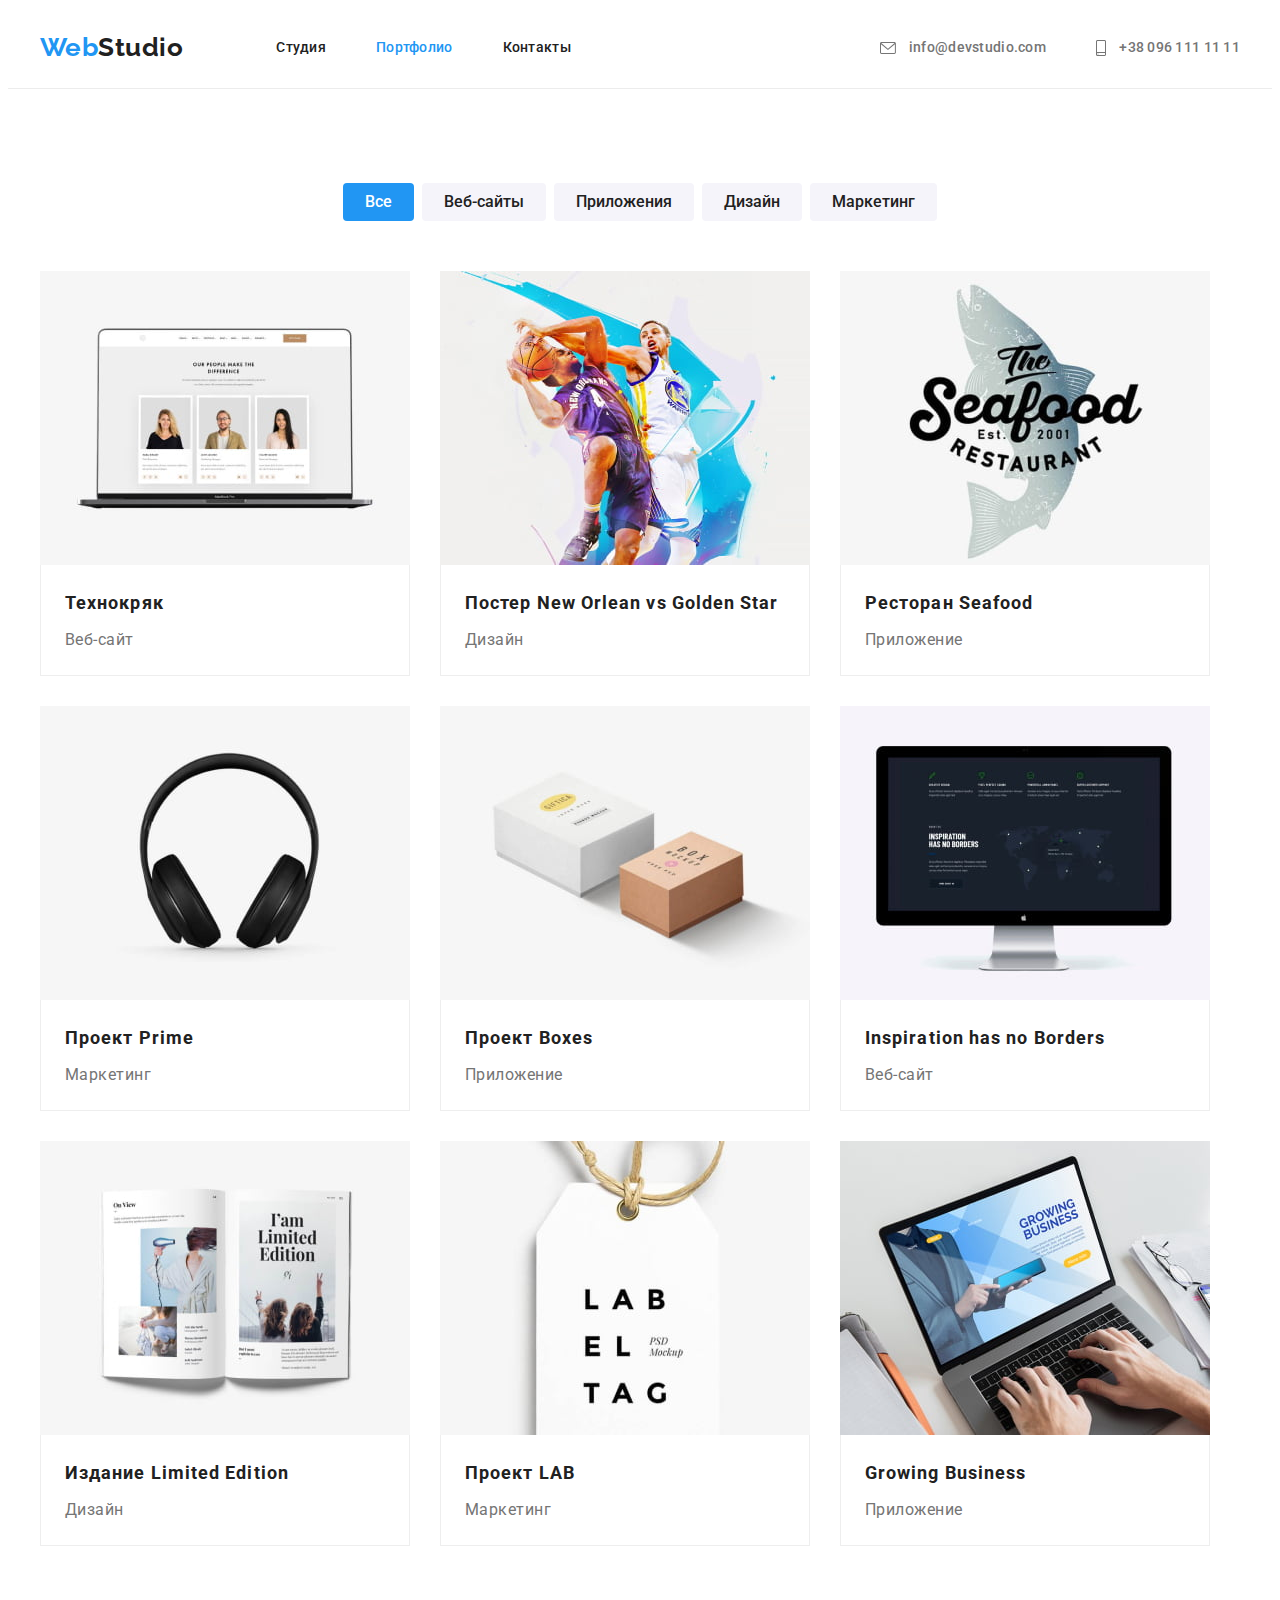
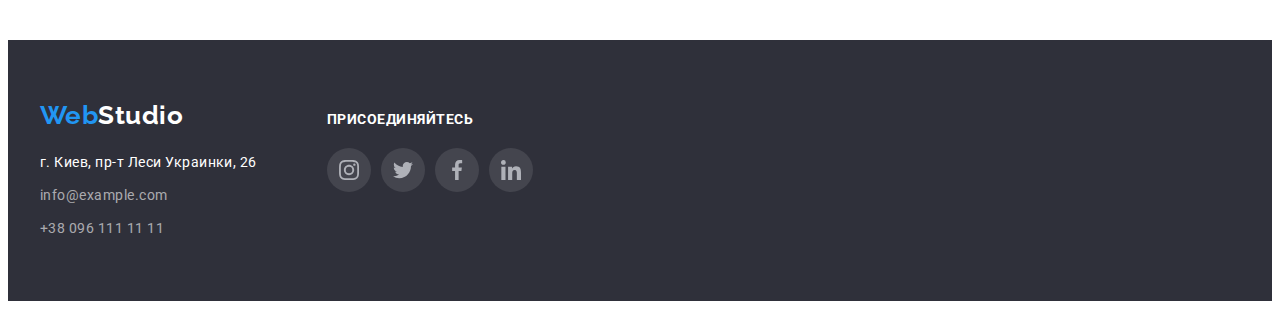
==== portfolio.html @ 51d21d5a "social networks, permanent clients" ====
<!DOCTYPE html>
<html lang="ru">
  <head>
    <meta charset="UTF-8" />
    <meta http-equiv="X-UA-Compatible" content="IE=edge" />
    <meta name="viewport" content="width=device-width, initial-scale=1.0" />
    <title>Портфолио</title>
    <link rel="preconnect" href="https://fonts.googleapis.com" />
    <link rel="preconnect" href="https://fonts.gstatic.com" crossorigin />
    <link
      href="https://fonts.googleapis.com/css2?family=Raleway:ital,wght@0,700;1,700&family=Roboto:ital,wght@0,400;0,500;0,700;0,900;1,400;1,500;1,700;1,900&display=swap"
      rel="stylesheet"
    />
    <link
      rel="stylesheet"
      href="https://cdnjs.cloudflare.com/ajax/libs/modern-normalize/1.1.0/modern-normalize.min.css"
      integrity="sha512-wpPYUAdjBVSE4KJnH1VR1HeZfpl1ub8YT/NKx4PuQ5NmX2tKuGu6U/JRp5y+Y8XG2tV+wKQpNHVUX03MfMFn9Q=="
      crossorigin="anonymous"
      referrerpolicy="no-referrer"
    />
    <link rel="stylesheet" href="./css/styles.css" />
  </head>
  <body>
    <header class="page-header">
      <div class="container">
        <nav class="nav-area">
          <a href="./index.html" class="logo link"><span>Web</span>Studio</a>
          <ul class="site-nav no-mark">
            <li class="item">
              <a href="./index.html" class="link">Студия</a>
            </li>
            <li class="item">
              <a href="./portfolio.html" class="link current" aria-current="page">Портфолио</a>
            </li>
            <li class="item"><a href="" class="link">Контакты</a></li>
          </ul>
        </nav>
        <ul class="header-addresses no-mark">
          <li class="item">
            <a href="mailto:info@devstudio.com" class="email link">
              <svg class="email-icon" width="16" height="12">
                <use href="./images/sprite.svg#icon-email"></use>
              </svg>
              info@devstudio.com</a
            >
          </li>
          <li class="item">
            <a href="tel:+380961111111" class="tel link">
              <svg class="email-icon" width="10" height="16">
                <use href="./images/sprite.svg#icon-smartphone"></use>
              </svg>
              +38 096 111 11 11</a
            >
          </li>
        </ul>
      </div>
    </header>
    <main>
      <section class="portfolio section">
        <div class="container">
          <h1 class="hidden">Портфолио</h1>
          <ul class="filters no-mark">
            <li class="item"><button type="button" class="button primary">Все</button></li>
            <li class="item"><button type="button" class="button">Веб-сайты</button></li>
            <li class="item"><button type="button" class="button">Приложения</button></li>
            <li class="item"><button type="button" class="button">Дизайн</button></li>
            <li class="item"><button type="button" class="button">Маркетинг</button></li>
          </ul>
          <ul class="examples no-mark">
            <li class="item">
              <a href="" class="example link">
                <img src="./images/technocrack.jpg" alt="Ноутбук" width="370" />
                <div class="title">
                  <h2 class="header">Технокряк</h2>
                  <p>Веб-сайт</p>
                </div>
              </a>
            </li>
            <li class="item">
              <a href="" class="example link">
                <img src="./images/new_orlean.jpg" alt="Баскетоболисты" width="370" />
                <div class="title">
                  <h2 class="header">Постер New Orlean vs Golden Star</h2>
                  <p>Дизайн</p>
                </div>
              </a>
            </li>
            <li class="item">
              <a href="" class="example link">
                <img src="./images/seafood.jpg" alt="Рыбка" width="370" />
                <div class="title">
                  <h2 class="header">Ресторан Seafood</h2>
                  <p>Приложение</p>
                </div>
              </a>
            </li>
            <li class="item">
              <a href="" class="example link">
                <img src="./images/prime.jpg" alt="Наушники" width="370" />
                <div class="title">
                  <h2 class="header">Проект Prime</h2>
                  <p>Маркетинг</p>
                </div>
              </a>
            </li>
            <li class="item">
              <a href="" class="example link">
                <img src="./images/boxes.jpg" alt="Коробки" width="370" />
                <div class="title">
                  <h2 class="header">Проект Boxes</h2>
                  <p>Приложение</p>
                </div>
              </a>
            </li>
            <li class="item">
              <a href="" class="example link">
                <img src="./images/inspiration.jpg" alt="Apple iMac" width="370" />
                <div class="title">
                  <h2 class="header">Inspiration has no Borders</h2>
                  <p>Веб-сайт</p>
                </div>
              </a>
            </li>
            <li class="item">
              <a href="" class="example link">
                <img src="./images/limited_edition.jpg" alt="Книга" width="370" />
                <div class="title">
                  <h2 class="header">Издание Limited Edition</h2>
                  <p>Дизайн</p>
                </div>
              </a>
            </li>
            <li class="item">
              <a href="" class="example link">
                <img src="./images/lab.jpg" alt="Этикетка" width="370" />
                <div class="title">
                  <h2 class="header">Проект LAB</h2>
                  <p>Маркетинг</p>
                </div>
              </a>
            </li>
            <li class="item">
              <a href="" class="example link">
                <img src="./images/growing_business.jpg" alt="Набор текста" width="370" />
                <div class="title">
                  <h2 class="header">Growing Business</h2>
                  <p>Приложение</p>
                </div>
              </a>
            </li>
          </ul>
        </div>
      </section>
    </main>
    <footer class="page-footer">
      <div class="container">
        <div class="address-wrapper">
          <a href="./index.html" class="logo link"><span>Web</span>Studio</a>
          <address>
            <ul class="address-items no-mark">
              <li class="item">
                <a href="https://goo.gl/maps/FGzR6tCv5YiVbEHk7" target="_blank" class="link"
                  >г. Киев, пр-т Леси Украинки, 26</a
                >
              </li>
              <li class="item">
                <a href="mailto:info@example.com" class="link secondary">info@example.com</a>
              </li>
              <li class="item">
                <a href="tel:+380961111111" class="link secondary">+38 096 111 11 11</a>
              </li>
            </ul>
          </address>
        </div>
        <div class="social-networks">
          <p class="social-networks-title">Присоединяйтесь</p>
          <ul class="social-links no-mark">
            <li class="network">
              <a class="network-link" href="">
                <svg width="20" height="20">
                  <use href="./images/sprite.svg#icon-instagram"></use>
                </svg>
              </a>
            </li>
            <li class="network">
              <a class="network-link" href="">
                <svg width="20" height="20">
                  <use href="./images/sprite.svg#icon-twitter"></use>
                </svg>
              </a>
            </li>
            <li class="network">
              <a class="network-link" href="">
                <svg width="20" height="20">
                  <use href="./images/sprite.svg#icon-facebook"></use>
                </svg>
              </a>
            </li>
            <li class="network">
              <a class="network-link" href="">
                <svg width="20" height="20">
                  <use href="./images/sprite.svg#icon-linkedin"></use>
                </svg>
              </a>
            </li>
          </ul>
        </div>
      </div>
    </footer>
  </body>
</html>
---- css/styles.css ----
:root {
  --site-background-color: #ffffff;
  --primary-background-color: #2196f3;
  --secondary-background-color: #f5f4fa;
  --footer-background-color: #2f303a;
  --primary-text-color: #212121;
  --secondary-text-color: #757575;
  --selected-text-color: #ffffff;
  --address-text-color: #ffffff;
  --secondary-address-text-color: rgba(255, 255, 255, 0.6);
  --current-text-color: var(--primary-background-color);
  --line-color: #ececec;
  --card-border-color: #eeeeee;
  --button-hover-bg-color: #188ce8;
  --hero-bg-color: #c4c4c4;
  --social-primary-fill: #afb1b8;
}

body {
  font-family: 'Roboto', sans-serif;
  color: var(--primary-text-color);
  background-color: var(--site-background-color);
  letter-spacing: 0.03em;
}

h1,
h2,
h3,
h4,
h5,
h6,
ul,
p {
  margin: 0;
  padding: 0;
}

.no-mark {
  list-style: none;
}

.link {
  text-decoration: none;
}

.container {
  padding-left: 15px;
  padding-right: 15px;
  width: 1200px;
  margin: 0 auto;
}

.hidden {
  position: absolute;
  height: 1px;
  width: 1px;
  margin: -1px;
  padding: 0;
  overflow: hidden;
  clip: rect(1px, 1px, 1px, 1px);
  clip-path: inset(50%);
}

/* Header */
.page-header {
  border-bottom: 1px solid var(--line-color);
}

.page-header .container {
  display: flex;
  justify-content: space-between;
}

.nav-area,
.header-addresses {
  display: flex;
  align-items: center;
}

.site-nav .link,
.header-addresses .link {
  display: block;
  padding-top: 32px;
  padding-bottom: 32px;
  font-size: 14px;
  font-weight: 500;
  line-height: 1.14;
  letter-spacing: 0.02em;
}

.site-nav .item:not(:last-child),
.header-addresses .item:not(:last-child) {
  margin-right: 50px;
}

.page-header .logo {
  padding-top: 24px;
  padding-bottom: 25px;
  font-family: 'Raleway';
  font-weight: 700;
  font-size: 26px;
  line-height: 1.2;
  margin-right: 93px;
}

.page-header .logo > span {
  color: var(--primary-background-color);
}

.page-header .link {
  color: var(--primary-text-color);
}

.header-addresses .link {
  color: var(--secondary-text-color);
  fill: var(--secondary-text-color);
}
.header-addresses .email-icon {
  margin-right: 10px;
  vertical-align: middle;
}

.site-nav .link:hover,
.site-nav .link:focus,
.header-addresses .link:hover,
.header-addresses .link:focus {
  color: var(--primary-background-color);
  fill: var(--primary-background-color);
}

.site-nav .current {
  color: var(--current-text-color);
}

.site-nav {
  display: flex;
}

.section {
  padding-top: 94px;
  padding-bottom: 94px;
}

header,
.section,
footer {
  min-width: 1200px;
}

.occupations img,
.team img,
.example img {
  display: block;
}

/* Stuido page */

.hero .title {
  margin-bottom: 30px;
  font-weight: 900;
  font-size: 44px;
  line-height: 1.36;
  letter-spacing: 0.06em;
  color: var(--site-background-color);
  text-transform: uppercase;
}

.hero.section {
  height: 600px;
  padding-top: 0;
  padding-bottom: 0;
  display: flex;
  align-items: center;
  text-align: center;

  background-color: var(--hero-bg-color);
  background-image: linear-gradient(rgba(47, 48, 58, 0.4), rgba(47, 48, 58, 0.4)),
    url('../images/hero.jpg');
  background-size: cover;
  background-repeat: no-repeat;
  background-position: center;
}

.button {
  font-family: inherit;
  font-weight: 500;
  font-size: 16px;
  line-height: 1.6;
  border: 0;
  border-radius: 4px;
  color: var(--primary-text-color);
  background-color: var(--secondary-background-color);
  cursor: pointer;
}

.button.primary {
  color: var(--selected-text-color);
  background-color: var(--primary-background-color);
}

.hero .button {
  padding: 10px 32px;
  box-shadow: 0px 4px 4px rgba(0, 0, 0, 0.15);
}

.hero .button:hover,
.hero .button:focus {
  background-color: var(--button-hover-bg-color);
}

.section-header {
  margin-bottom: 50px;
  text-align: center;
  font-weight: 700;
  font-size: 36px;
  line-height: 1.17;
}

/* Features */
.features {
  padding-top: 89px;
  padding-bottom: 0;
}

.feature-list {
  display: flex;
}

.feature-list .icon {
  display: flex;
  align-items: center;
  justify-content: center;
  height: 120px;
  background-color: var(--secondary-background-color);
  margin-bottom: 30px;
}

.feature-list .item:not(:last-child) {
  margin-right: 30px;
}

.features .title {
  margin-bottom: 10px;
  font-weight: 700;
  font-size: 14px;
  line-height: 1.14;
  text-transform: uppercase;
}

.features .description {
  font-size: 14px;
  line-height: 1.71;
  color: var(--secondary-text-color);
}

/* Occupations */
.occupations {
  text-align: center;
}

.occupation-list {
  display: flex;
}

.occupation-list .item:not(:last-child) {
  margin-right: 30px;
}

/* Team */
.team {
  background-color: var(--secondary-background-color);
}

.team-list {
  display: flex;
}

.team-list .member {
  padding-bottom: 30px;
  background-color: var(--site-background-color);
  text-align: center;
  font-size: 16px;
  line-height: 1.19;
  box-shadow: 0px 1px 3px rgba(0, 0, 0, 0.12), 0px 1px 1px rgba(0, 0, 0, 0.14),
    0px 2px 1px rgba(0, 0, 0, 0.2);
  border-radius: 0px 0px 4px 4px;
}

.team-list > .member:not(:last-child) {
  margin-right: 30px;
}

.team-list .fio {
  margin-top: 30px;
  font-weight: 500;
  font-size: inherit;
}

.team-list .position {
  margin-top: 10px;
  color: var(--secondary-text-color);
}

.team-list .social-links {
  display: flex;
  justify-content: center;
  margin-top: 16px;
}

.team-list .network-link {
  display: flex;
  align-items: center;
  justify-content: center;
  width: 44px;
  height: 44px;
  background-color: var(--site-background-color);
  border-radius: 50%;
  fill: var(--social-primary-fill);
}

.team-list .network:not(:last-child) {
  margin-right: 10px;
}
.team-list .network-link:hover {
  background-color: var(--primary-background-color);
  fill: var(--site-background-color);
}

/* Clients */

.clients {
  text-align: center;
}

.client-list {
  display: flex;
  justify-content: center;
  text-align: center;
}
.client-list .client {
  height: 92px;
  width: 170px;
}

.client-list .client:not(:last-child) {
  margin-right: 30px;
}

.client-list .link {
  width: 100%;
  height: 100%;
  display: flex;
  justify-content: center;
  align-items: center;
  fill: var(--social-primary-fill);
  border: 1px solid var(--social-primary-fill);
}

.client-list .link:hover {
  fill: var(--primary-background-color);
  border-color: var(--primary-background-color);
}

.client-list .icon-company {
  width: 106px;
  height: 60px;
  margin: auto;
}

/* Portfolio section */

/* Filters */
.filters {
  display: flex;
  margin-bottom: 50px;
  justify-content: center;
}

.filters .item:not(:last-child) {
  margin-right: 8px;
}

.filters .button {
  padding: 6px 22px;
}

.filters .button:hover,
.filters .button:focus {
  color: var(--selected-text-color);
  background-color: var(--primary-background-color);
}

.examples {
  display: flex;
  flex-wrap: wrap;
}

.examples .item:not(:nth-child(3n)) {
  margin-right: 30px;
}

.examples .item:not(:nth-last-child(-n + 3)) {
  margin-bottom: 30px;
}

.examples .link {
  color: inherit;
  display: inline-block;
}

.example .header {
  margin-bottom: 4px;
  font-weight: 700;
  font-size: 18px;
  line-height: 2;
  letter-spacing: 0.06em;
}

.example p {
  color: var(--secondary-text-color);
  font-size: 16px;
  line-height: 1.88;
}

.example .title {
  padding: 20px 24px;
  border: 1px solid var(--card-border-color);
  border-top: 0;
}

.examples .example:hover,
.examples .example:focus {
  box-shadow: 0px 1px 1px rgba(0, 0, 0, 0.12), 0px 4px 4px rgba(0, 0, 0, 0.06),
    1px 4px 6px rgba(0, 0, 0, 0.16);
  transform: translate(-2px, -2px);
}

/* Footer */
.page-footer .container {
  display: flex;
}

.address-wrapper {
  margin-right: 70px;
}

.page-footer {
  background-color: var(--footer-background-color);
  padding-top: 60px;
  padding-bottom: 60px;
}

.page-footer address {
  font-style: normal;
}

.page-footer .item:not(:last-child) {
  margin-bottom: 9px;
}

.page-footer,
.page-footer .link {
  color: var(--address-text-color);
  font-size: 14px;
  line-height: 1.71;
}

.social-networks-title {
  text-transform: uppercase;
  font-weight: 700;
  font-size: 14px;
  line-height: 1.14;
}

.page-footer .social-networks {
  margin-top: 12px;
}

.page-footer .social-links {
  display: flex;
  justify-content: center;
  margin-top: 20px;
}

.page-footer .network-link {
  display: flex;
  align-items: center;
  justify-content: center;
  width: 44px;
  height: 44px;
  background-color: rgba(255, 255, 255, 0.1);
  border-radius: 50%;
  fill: var(--social-primary-fill);
}

.page-footer .network:not(:last-child) {
  margin-right: 10px;
}
.page-footer .network-link:hover {
  background-color: var(--primary-background-color);
  fill: var(--site-background-color);
}

.page-footer .link.secondary {
  color: var(--secondary-address-text-color);
}
address .link:hover,
address .link:focus,
address .link.secondary:hover,
address .link.secondary:focus {
  color: var(--primary-background-color);
}

.page-footer .logo {
  display: block;
  margin-bottom: 20px;
  font-family: 'Raleway';
  font-weight: 700;
  font-size: 26px;
  line-height: 1.2;
  color: var(--address-text-color);
}

.page-footer .logo > span {
  color: var(--primary-background-color);
}
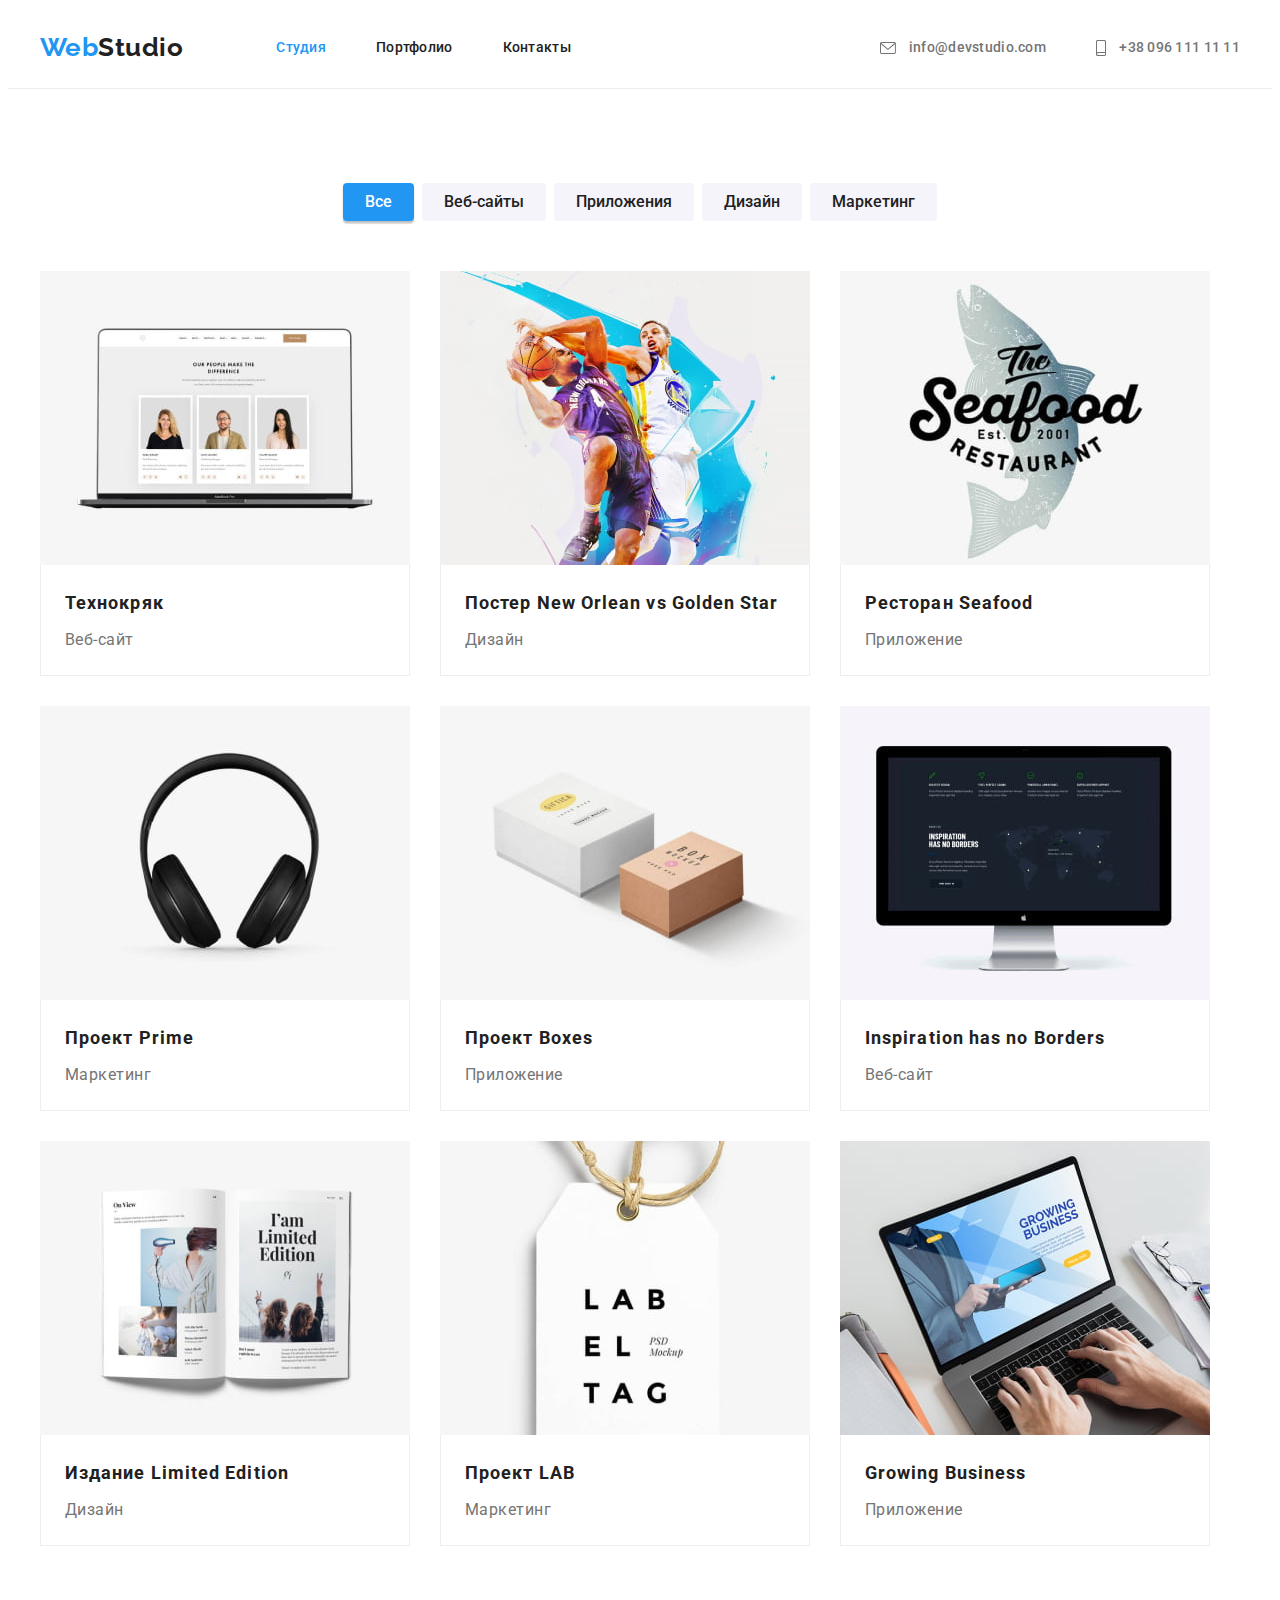
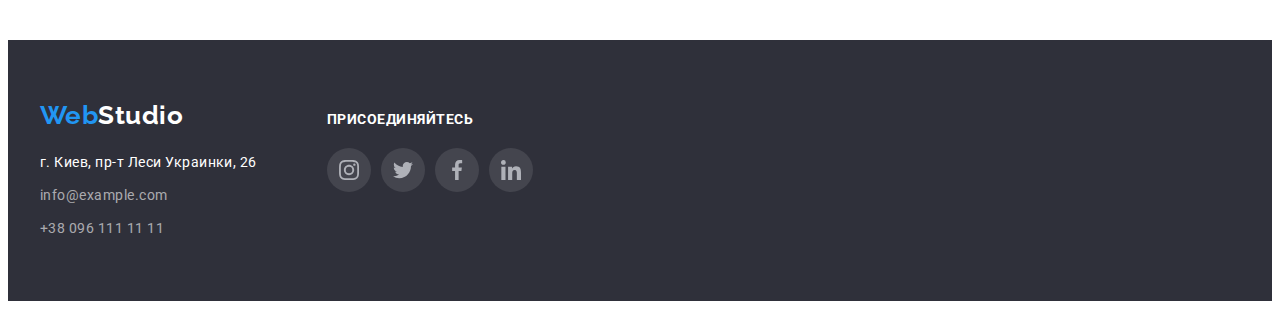
==== commit 16d9a7a0: "fix: icon sizes synchronized to portfolio" ====
--- a/portfolio.html
+++ b/portfolio.html
@@ -27,18 +27,16 @@
           <a href="./index.html" class="logo link"><span>Web</span>Studio</a>
           <ul class="site-nav no-mark">
             <li class="item">
-              <a href="./index.html" class="link">Студия</a>
-            </li>
-            <li class="item">
-              <a href="./portfolio.html" class="link current" aria-current="page">Портфолио</a>
-            </li>
+              <a href="./index.html" class="link current" aria-current="page">Студия</a>
+            </li>
+            <li class="item"><a href="./portfolio.html" class="link">Портфолио</a></li>
             <li class="item"><a href="" class="link">Контакты</a></li>
           </ul>
         </nav>
         <ul class="header-addresses no-mark">
           <li class="item">
             <a href="mailto:info@devstudio.com" class="email link">
-              <svg class="email-icon" width="16" height="12">
+              <svg class="email-icon">
                 <use href="./images/sprite.svg#icon-email"></use>
               </svg>
               info@devstudio.com</a
@@ -46,7 +44,7 @@
           </li>
           <li class="item">
             <a href="tel:+380961111111" class="tel link">
-              <svg class="email-icon" width="10" height="16">
+              <svg class="tel-icon">
                 <use href="./images/sprite.svg#icon-smartphone"></use>
               </svg>
               +38 096 111 11 11</a
@@ -177,28 +175,28 @@
           <ul class="social-links no-mark">
             <li class="network">
               <a class="network-link" href="">
-                <svg width="20" height="20">
+                <svg class="social-icon">
                   <use href="./images/sprite.svg#icon-instagram"></use>
                 </svg>
               </a>
             </li>
             <li class="network">
               <a class="network-link" href="">
-                <svg width="20" height="20">
+                <svg class="social-icon">
                   <use href="./images/sprite.svg#icon-twitter"></use>
                 </svg>
               </a>
             </li>
             <li class="network">
               <a class="network-link" href="">
-                <svg width="20" height="20">
+                <svg class="social-icon">
                   <use href="./images/sprite.svg#icon-facebook"></use>
                 </svg>
               </a>
             </li>
             <li class="network">
               <a class="network-link" href="">
-                <svg width="20" height="20">
+                <svg class="social-icon">
                   <use href="./images/sprite.svg#icon-linkedin"></use>
                 </svg>
               </a>
--- a/css/styles.css
+++ b/css/styles.css
@@ -116,6 +116,15 @@
   fill: var(--secondary-text-color);
 }
 .header-addresses .email-icon {
+  width: 16px;
+  height: 12px;
+  margin-right: 10px;
+  vertical-align: middle;
+}
+
+.header-addresses .tel-icon {
+  width: 10px;
+  height: 16px;
   margin-right: 10px;
   vertical-align: middle;
 }
@@ -235,6 +244,11 @@
   margin-bottom: 30px;
 }
 
+.feature-icon {
+  width: 70px;
+  height: 70px;
+}
+
 .feature-list .item:not(:last-child) {
   margin-right: 30px;
 }
@@ -307,6 +321,11 @@
   margin-top: 16px;
 }
 
+.social-icon {
+  width: 20px;
+  height: 20px;
+}
+
 .team-list .network-link {
   display: flex;
   align-items: center;
@@ -321,7 +340,8 @@
 .team-list .network:not(:last-child) {
   margin-right: 10px;
 }
-.team-list .network-link:hover {
+.team-list .network-link:hover,
+.team-list .network-link:focus {
   background-color: var(--primary-background-color);
   fill: var(--site-background-color);
 }
@@ -356,7 +376,8 @@
   border: 1px solid var(--social-primary-fill);
 }
 
-.client-list .link:hover {
+.client-list .link:hover,
+.client-list .link:focus {
   fill: var(--primary-background-color);
   border-color: var(--primary-background-color);
 }
@@ -384,10 +405,17 @@
   padding: 6px 22px;
 }
 
+.filters .button.primary {
+  box-shadow: 0px 3px 1px rgba(0, 0, 0, 0.1), 0px 1px 2px rgba(0, 0, 0, 0.08),
+    0px 2px 2px rgba(0, 0, 0, 0.12);
+}
+
 .filters .button:hover,
 .filters .button:focus {
   color: var(--selected-text-color);
   background-color: var(--primary-background-color);
+  box-shadow: 0px 3px 1px rgba(0, 0, 0, 0.1), 0px 1px 2px rgba(0, 0, 0, 0.08),
+    0px 2px 2px rgba(0, 0, 0, 0.12);
 }
 
 .examples {
@@ -496,7 +524,8 @@
 .page-footer .network:not(:last-child) {
   margin-right: 10px;
 }
-.page-footer .network-link:hover {
+.page-footer .network-link:hover,
+.page-footer .network-link:focus {
   background-color: var(--primary-background-color);
   fill: var(--site-background-color);
 }
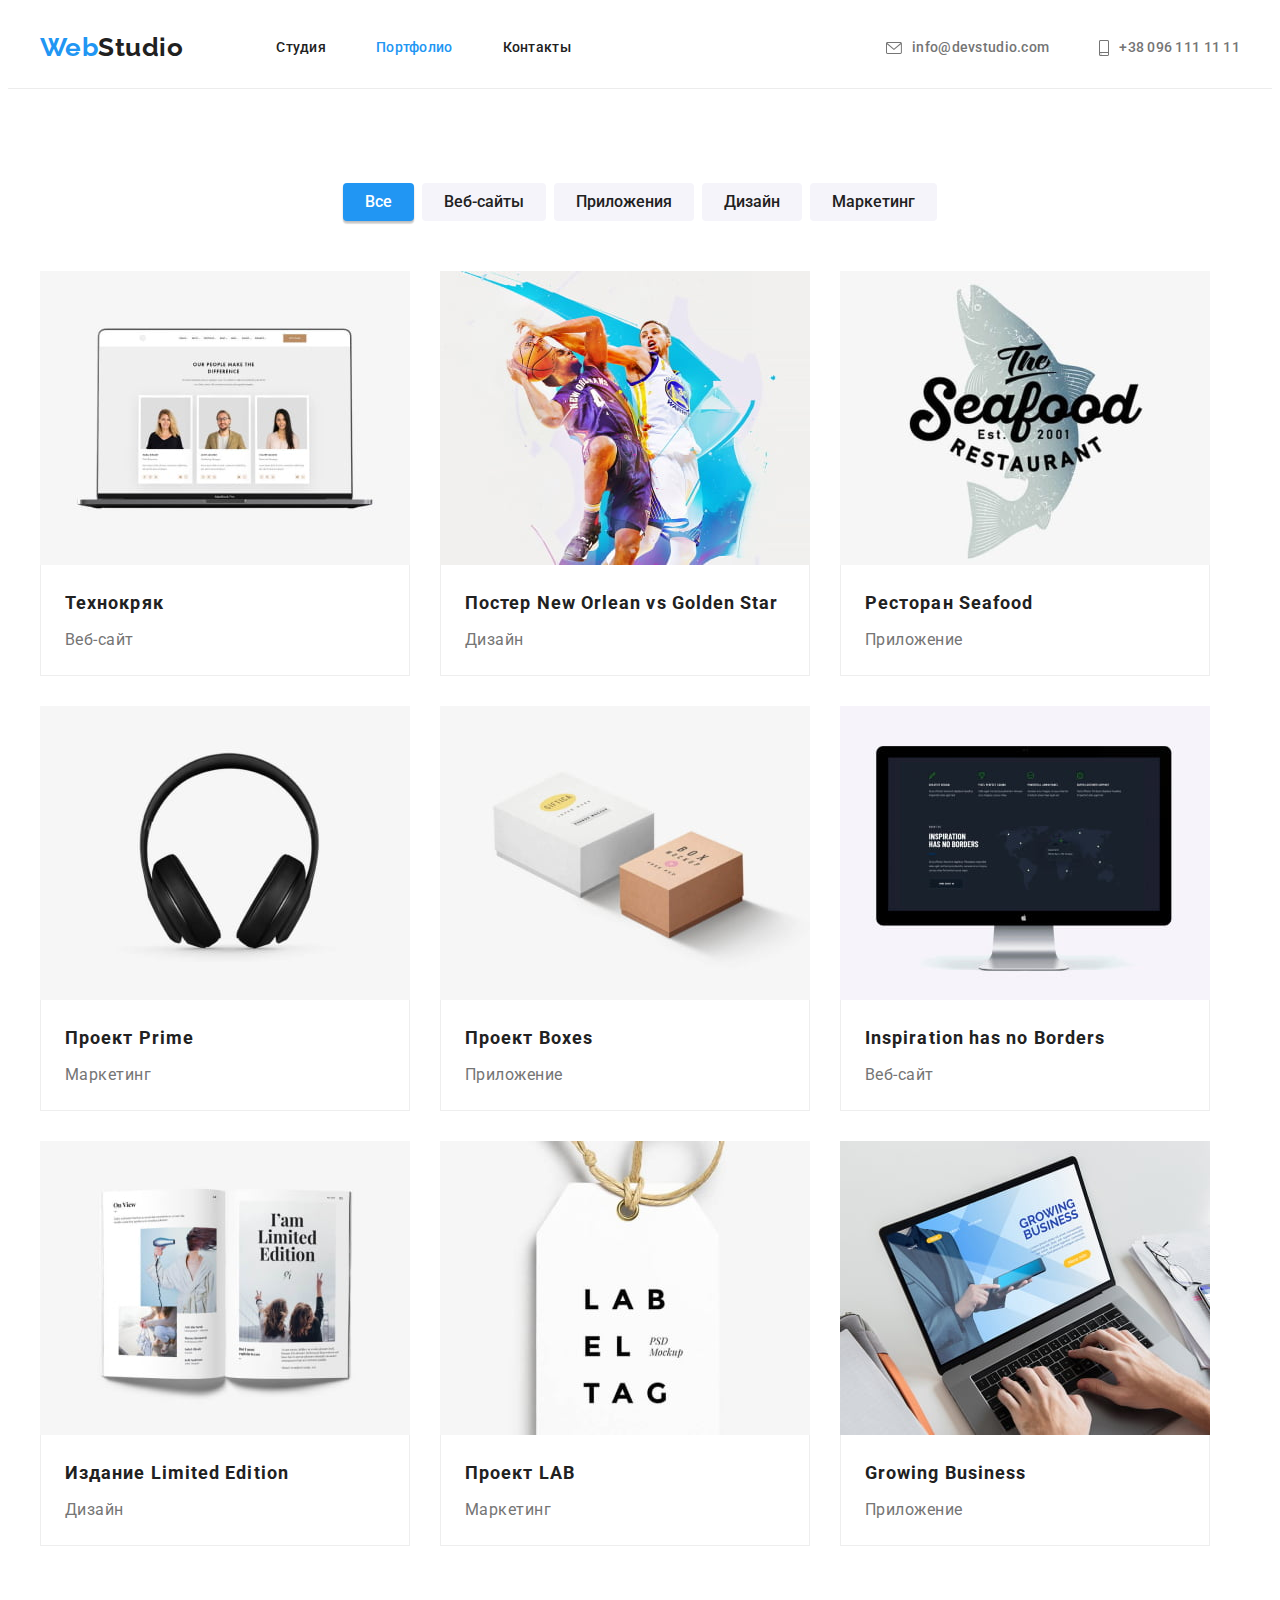
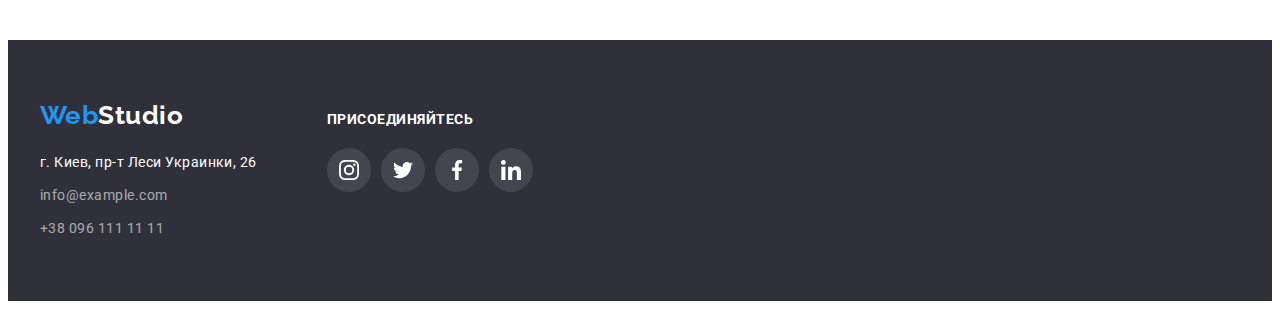
==== commit b1adeac0: "fix: portfolio current link" ====
--- a/portfolio.html
+++ b/portfolio.html
@@ -27,9 +27,11 @@
           <a href="./index.html" class="logo link"><span>Web</span>Studio</a>
           <ul class="site-nav no-mark">
             <li class="item">
-              <a href="./index.html" class="link current" aria-current="page">Студия</a>
-            </li>
-            <li class="item"><a href="./portfolio.html" class="link">Портфолио</a></li>
+              <a href="./index.html" class="link">Студия</a>
+            </li>
+            <li class="item">
+              <a href="./portfolio.html" class="link current" aria-current="page">Портфолио</a>
+            </li>
             <li class="item"><a href="" class="link">Контакты</a></li>
           </ul>
         </nav>
--- a/css/styles.css
+++ b/css/styles.css
@@ -114,19 +114,19 @@
 .header-addresses .link {
   color: var(--secondary-text-color);
   fill: var(--secondary-text-color);
+  display: flex;
+  align-items: center;
 }
 .header-addresses .email-icon {
   width: 16px;
   height: 12px;
   margin-right: 10px;
-  vertical-align: middle;
 }
 
 .header-addresses .tel-icon {
   width: 10px;
   height: 16px;
   margin-right: 10px;
-  vertical-align: middle;
 }
 
 .site-nav .link:hover,
@@ -241,6 +241,7 @@
   justify-content: center;
   height: 120px;
   background-color: var(--secondary-background-color);
+  border-radius: 4px;
   margin-bottom: 30px;
 }
 
@@ -322,26 +323,31 @@
 }
 
 .social-icon {
+  display: block;
   width: 20px;
   height: 20px;
 }
 
+.social-links .network-link {
+  display: block;
+  /* align-items: center;
+  justify-content: center; */
+  padding: 12px;
+
+  border-radius: 50%;
+}
+
+.social-links .network:not(:last-child) {
+  margin-right: 10px;
+}
+
 .team-list .network-link {
-  display: flex;
-  align-items: center;
-  justify-content: center;
-  width: 44px;
-  height: 44px;
+  fill: var(--social-primary-fill);
   background-color: var(--site-background-color);
-  border-radius: 50%;
-  fill: var(--social-primary-fill);
-}
-
-.team-list .network:not(:last-child) {
-  margin-right: 10px;
-}
-.team-list .network-link:hover,
-.team-list .network-link:focus {
+}
+
+.social-links .network-link:hover,
+.social-links .network-link:focus {
   background-color: var(--primary-background-color);
   fill: var(--site-background-color);
 }
@@ -374,6 +380,7 @@
   align-items: center;
   fill: var(--social-primary-fill);
   border: 1px solid var(--social-primary-fill);
+  border-radius: 4px;
 }
 
 .client-list .link:hover,
@@ -385,7 +392,6 @@
 .client-list .icon-company {
   width: 106px;
   height: 60px;
-  margin: auto;
 }
 
 /* Portfolio section */
@@ -460,7 +466,6 @@
 .examples .example:focus {
   box-shadow: 0px 1px 1px rgba(0, 0, 0, 0.12), 0px 4px 4px rgba(0, 0, 0, 0.06),
     1px 4px 6px rgba(0, 0, 0, 0.16);
-  transform: translate(-2px, -2px);
 }
 
 /* Footer */
@@ -511,23 +516,8 @@
 }
 
 .page-footer .network-link {
-  display: flex;
-  align-items: center;
-  justify-content: center;
-  width: 44px;
-  height: 44px;
+  fill: var(--site-background-color);
   background-color: rgba(255, 255, 255, 0.1);
-  border-radius: 50%;
-  fill: var(--social-primary-fill);
-}
-
-.page-footer .network:not(:last-child) {
-  margin-right: 10px;
-}
-.page-footer .network-link:hover,
-.page-footer .network-link:focus {
-  background-color: var(--primary-background-color);
-  fill: var(--site-background-color);
 }
 
 .page-footer .link.secondary {
